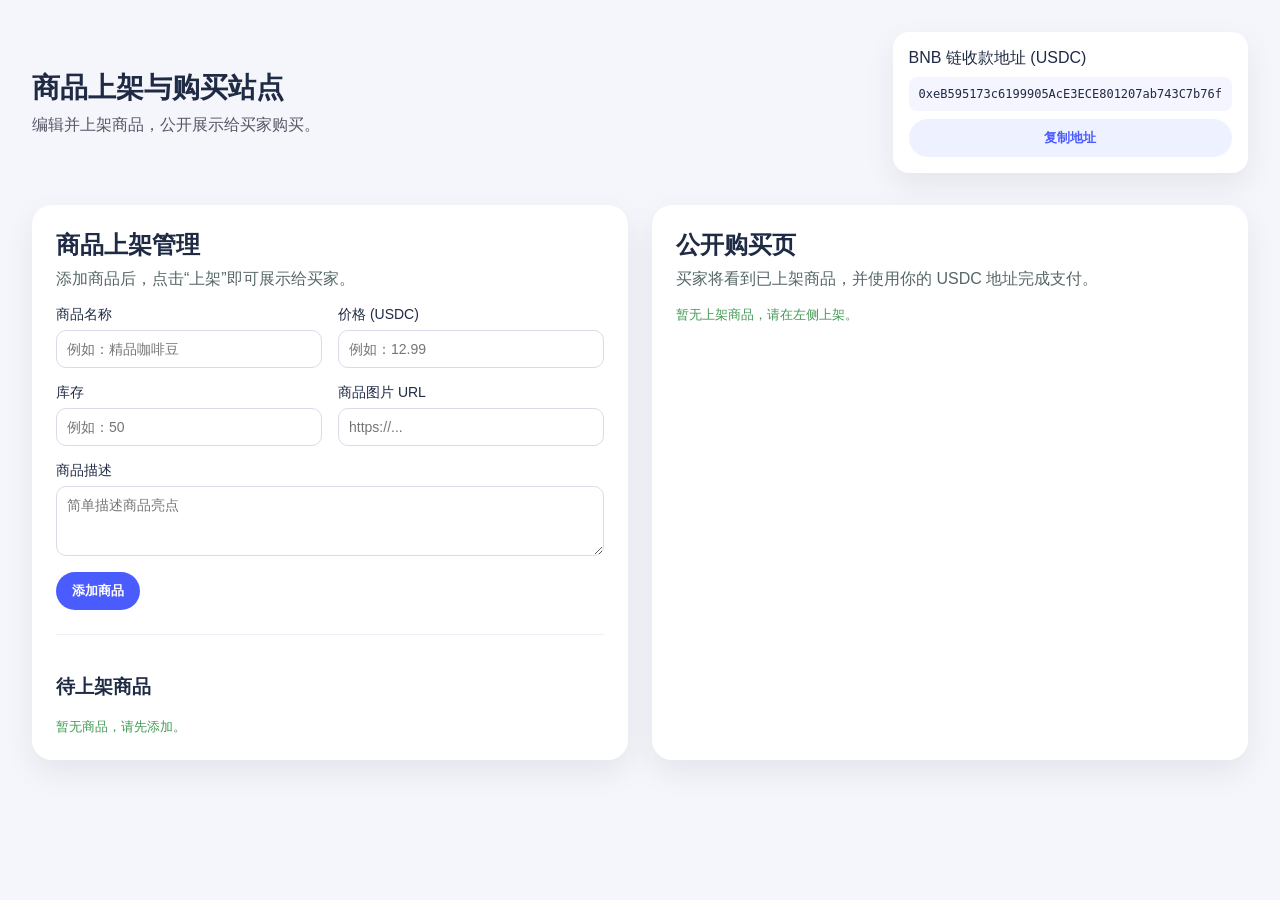
==== index.html @ 1056e59e "Improve product management UX" ====
<!doctype html>
<html lang="zh-Hans">
  <head>
    <meta charset="UTF-8" />
    <meta name="viewport" content="width=device-width, initial-scale=1" />
    <title>商品上架与购买站点</title>
    <link rel="stylesheet" href="styles.css" />
  </head>
  <body>
    <header class="site-header">
      <div>
        <h1>商品上架与购买站点</h1>
        <p>编辑并上架商品，公开展示给买家购买。</p>
      </div>
      <div class="wallet-card">
        <span>BNB 链收款地址 (USDC)</span>
        <code id="walletAddress">0xeB595173c6199905AcE3ECE801207ab743C7b76f</code>
        <button id="copyWallet" class="ghost">复制地址</button>
      </div>
    </header>

    <main class="content">
      <section class="panel" aria-labelledby="admin-title">
        <div class="panel-header">
          <h2 id="admin-title">商品上架管理</h2>
          <p>添加商品后，点击“上架”即可展示给买家。</p>
        </div>

        <form id="productForm" class="product-form">
          <label>
            商品名称
            <input type="text" name="name" placeholder="例如：精品咖啡豆" required />
          </label>
          <label>
            价格 (USDC)
            <input type="number" name="price" min="0" step="0.01" placeholder="例如：12.99" required />
          </label>
          <label>
            库存
            <input type="number" name="stock" min="0" step="1" placeholder="例如：50" required />
          </label>
          <label>
            商品图片 URL
            <input type="url" name="image" placeholder="https://..." />
          </label>
          <label class="full-width">
            商品描述
            <textarea name="description" rows="3" placeholder="简单描述商品亮点"></textarea>
          </label>
          <div class="form-actions full-width">
            <button type="submit" id="formSubmit" class="primary">添加商品</button>
            <button type="button" id="formCancel" class="ghost" hidden>取消编辑</button>
          </div>
        </form>

        <div class="inventory" aria-live="polite">
          <h3>待上架商品</h3>
          <div id="inventoryList" class="inventory-list"></div>
        </div>
      </section>

      <section class="panel" aria-labelledby="store-title">
        <div class="panel-header">
          <h2 id="store-title">公开购买页</h2>
          <p>买家将看到已上架商品，并使用你的 USDC 地址完成支付。</p>
        </div>
        <div id="storefront" class="storefront"></div>
      </section>
    </main>

    <template id="inventoryItemTemplate">
      <article class="inventory-item">
        <div>
          <h4 class="item-name"></h4>
          <p class="item-meta"></p>
          <p class="item-desc"></p>
        </div>
        <div class="item-actions">
          <button class="toggle">上架</button>
          <button class="edit ghost">编辑</button>
          <button class="remove ghost">删除</button>
        </div>
      </article>
    </template>

    <template id="productCardTemplate">
      <article class="product-card">
        <img class="product-image" alt="" />
        <div class="product-body">
          <h3 class="product-name"></h3>
          <p class="product-desc"></p>
          <div class="product-footer">
            <span class="price"></span>
            <div class="product-actions">
              <span class="stock"></span>
              <button class="primary buy">购买</button>
            </div>
          </div>
        </div>
      </article>
    </template>

    <div id="purchaseModal" class="modal" aria-hidden="true" role="dialog" aria-labelledby="modal-title">
      <div class="modal-content">
        <h3 id="modal-title">完成支付</h3>
        <p>
          请使用 USDC 转账至以下 BNB 链地址，并在留言中备注商品名称。
        </p>
        <code id="modalWallet"></code>
        <p id="modalProduct"></p>
        <button id="closeModal" class="ghost">关闭</button>
      </div>
    </div>

    <script src="app.js"></script>
  </body>
</html>
---- styles.css ----
:root {
  color-scheme: light;
  font-family: "PingFang SC", "Noto Sans SC", "Helvetica Neue", sans-serif;
  background-color: #f5f6fb;
  color: #1f2a44;
}

* {
  box-sizing: border-box;
}

body {
  margin: 0;
  padding: 32px;
}

.site-header {
  display: flex;
  flex-wrap: wrap;
  gap: 24px;
  justify-content: space-between;
  align-items: center;
  margin-bottom: 32px;
}

.site-header h1 {
  margin: 0 0 8px;
  font-size: 28px;
}

.site-header p {
  margin: 0;
  color: #556;
}

.wallet-card {
  padding: 16px;
  border-radius: 16px;
  background: #fff;
  box-shadow: 0 12px 30px rgba(31, 42, 68, 0.08);
  display: grid;
  gap: 8px;
  min-width: 260px;
}

.wallet-card code {
  display: block;
  padding: 10px;
  background: #f4f5ff;
  border-radius: 8px;
  font-size: 12px;
  word-break: break-all;
}

.content {
  display: grid;
  grid-template-columns: repeat(auto-fit, minmax(320px, 1fr));
  gap: 24px;
}

.panel {
  background: #fff;
  border-radius: 20px;
  padding: 24px;
  box-shadow: 0 12px 30px rgba(31, 42, 68, 0.08);
}

.panel-header h2 {
  margin: 0 0 8px;
}

.panel-header p {
  margin: 0 0 16px;
  color: #566;
}

.product-form {
  display: grid;
  grid-template-columns: repeat(auto-fit, minmax(180px, 1fr));
  gap: 16px;
  margin-bottom: 24px;
}

.product-form label {
  display: grid;
  gap: 6px;
  font-size: 14px;
}

.product-form input,
.product-form textarea {
  border-radius: 10px;
  border: 1px solid #d9dbe9;
  padding: 10px;
  font-size: 14px;
}

.product-form .full-width {
  grid-column: 1 / -1;
}

.form-actions {
  display: flex;
  flex-wrap: wrap;
  gap: 12px;
}

.primary,
.ghost {
  border: none;
  padding: 10px 16px;
  border-radius: 999px;
  font-weight: 600;
  cursor: pointer;
}

.primary {
  background: #4b5cff;
  color: #fff;
}

.ghost {
  background: #eef1ff;
  color: #4b5cff;
}

.inventory {
  border-top: 1px solid #eef0f8;
  padding-top: 20px;
}

.inventory-list {
  display: grid;
  gap: 12px;
}

.inventory-item {
  display: flex;
  justify-content: space-between;
  gap: 16px;
  padding: 14px;
  border-radius: 12px;
  border: 1px solid #eef0f8;
  background: #fafbff;
}

.item-name {
  margin: 0 0 4px;
}

.item-meta {
  margin: 0 0 6px;
  font-size: 13px;
  color: #667;
}

.item-desc {
  margin: 0;
  font-size: 13px;
  color: #495;
}

.item-actions {
  display: grid;
  gap: 8px;
  align-content: center;
}

.storefront {
  display: grid;
  gap: 16px;
}

.product-card {
  display: grid;
  grid-template-columns: 120px 1fr;
  gap: 16px;
  padding: 16px;
  border-radius: 16px;
  border: 1px solid #eef0f8;
  background: #fafbff;
}

.product-image {
  width: 120px;
  height: 120px;
  object-fit: cover;
  border-radius: 12px;
  background: #e7e9f5;
}

.product-body {
  display: grid;
  gap: 6px;
}

.product-name {
  margin: 0;
}

.product-desc {
  margin: 0;
  color: #566;
  font-size: 14px;
}

.product-footer {
  display: flex;
  justify-content: space-between;
  align-items: center;
}

.product-actions {
  display: flex;
  align-items: center;
  gap: 12px;
}

.stock {
  font-size: 13px;
  color: #667;
}

.buy[disabled] {
  background: #c6cbf7;
  cursor: not-allowed;
}

.price {
  font-weight: 700;
  color: #1a2340;
}

.modal {
  position: fixed;
  inset: 0;
  background: rgba(15, 24, 45, 0.5);
  display: grid;
  place-items: center;
  opacity: 0;
  pointer-events: none;
  transition: opacity 0.2s ease;
}

.modal[aria-hidden="false"] {
  opacity: 1;
  pointer-events: all;
}

.modal-content {
  background: #fff;
  padding: 24px;
  border-radius: 16px;
  max-width: 360px;
  display: grid;
  gap: 12px;
}

.modal-content code {
  background: #f4f5ff;
  padding: 10px;
  border-radius: 8px;
  word-break: break-all;
}

@media (max-width: 720px) {
  body {
    padding: 16px;
  }

  .product-card {
    grid-template-columns: 1fr;
  }

  .product-image {
    width: 100%;
    height: 180px;
  }
}
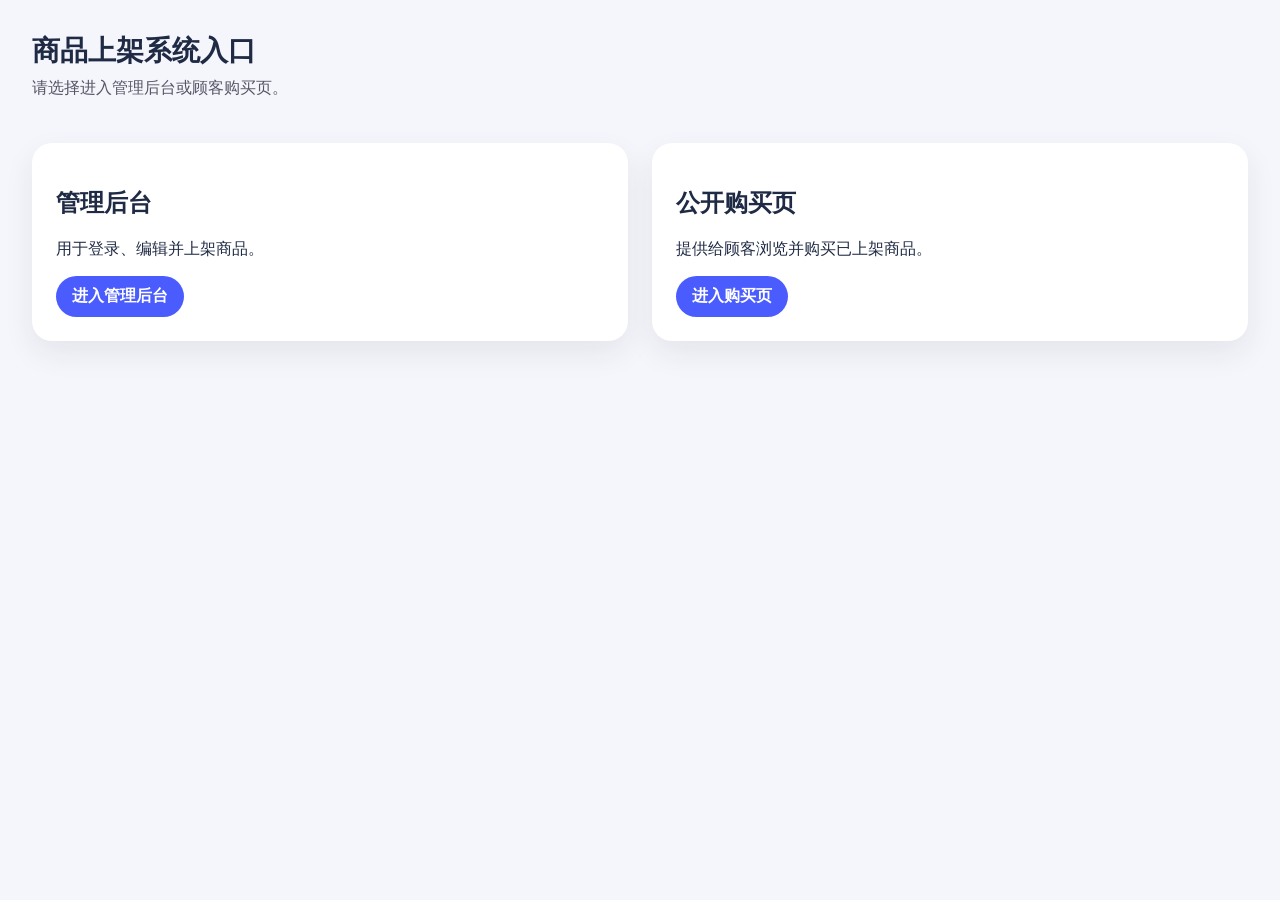
==== commit ade636f1: "Add backend API with SQLite storage" ====
--- a/index.html
+++ b/index.html
@@ -3,115 +3,28 @@
   <head>
     <meta charset="UTF-8" />
     <meta name="viewport" content="width=device-width, initial-scale=1" />
-    <title>商品上架与购买站点</title>
+    <title>商品上架系统入口</title>
     <link rel="stylesheet" href="styles.css" />
   </head>
   <body>
     <header class="site-header">
       <div>
-        <h1>商品上架与购买站点</h1>
-        <p>编辑并上架商品，公开展示给买家购买。</p>
-      </div>
-      <div class="wallet-card">
-        <span>BNB 链收款地址 (USDC)</span>
-        <code id="walletAddress">0xeB595173c6199905AcE3ECE801207ab743C7b76f</code>
-        <button id="copyWallet" class="ghost">复制地址</button>
+        <h1>商品上架系统入口</h1>
+        <p>请选择进入管理后台或顾客购买页。</p>
       </div>
     </header>
 
     <main class="content">
-      <section class="panel" aria-labelledby="admin-title">
-        <div class="panel-header">
-          <h2 id="admin-title">商品上架管理</h2>
-          <p>添加商品后，点击“上架”即可展示给买家。</p>
-        </div>
-
-        <form id="productForm" class="product-form">
-          <label>
-            商品名称
-            <input type="text" name="name" placeholder="例如：精品咖啡豆" required />
-          </label>
-          <label>
-            价格 (USDC)
-            <input type="number" name="price" min="0" step="0.01" placeholder="例如：12.99" required />
-          </label>
-          <label>
-            库存
-            <input type="number" name="stock" min="0" step="1" placeholder="例如：50" required />
-          </label>
-          <label>
-            商品图片 URL
-            <input type="url" name="image" placeholder="https://..." />
-          </label>
-          <label class="full-width">
-            商品描述
-            <textarea name="description" rows="3" placeholder="简单描述商品亮点"></textarea>
-          </label>
-          <div class="form-actions full-width">
-            <button type="submit" id="formSubmit" class="primary">添加商品</button>
-            <button type="button" id="formCancel" class="ghost" hidden>取消编辑</button>
-          </div>
-        </form>
-
-        <div class="inventory" aria-live="polite">
-          <h3>待上架商品</h3>
-          <div id="inventoryList" class="inventory-list"></div>
-        </div>
+      <section class="panel">
+        <h2>管理后台</h2>
+        <p>用于登录、编辑并上架商品。</p>
+        <a class="primary" href="admin.html">进入管理后台</a>
       </section>
-
-      <section class="panel" aria-labelledby="store-title">
-        <div class="panel-header">
-          <h2 id="store-title">公开购买页</h2>
-          <p>买家将看到已上架商品，并使用你的 USDC 地址完成支付。</p>
-        </div>
-        <div id="storefront" class="storefront"></div>
+      <section class="panel">
+        <h2>公开购买页</h2>
+        <p>提供给顾客浏览并购买已上架商品。</p>
+        <a class="primary" href="store.html">进入购买页</a>
       </section>
     </main>
-
-    <template id="inventoryItemTemplate">
-      <article class="inventory-item">
-        <div>
-          <h4 class="item-name"></h4>
-          <p class="item-meta"></p>
-          <p class="item-desc"></p>
-        </div>
-        <div class="item-actions">
-          <button class="toggle">上架</button>
-          <button class="edit ghost">编辑</button>
-          <button class="remove ghost">删除</button>
-        </div>
-      </article>
-    </template>
-
-    <template id="productCardTemplate">
-      <article class="product-card">
-        <img class="product-image" alt="" />
-        <div class="product-body">
-          <h3 class="product-name"></h3>
-          <p class="product-desc"></p>
-          <div class="product-footer">
-            <span class="price"></span>
-            <div class="product-actions">
-              <span class="stock"></span>
-              <button class="primary buy">购买</button>
-            </div>
-          </div>
-        </div>
-      </article>
-    </template>
-
-    <div id="purchaseModal" class="modal" aria-hidden="true" role="dialog" aria-labelledby="modal-title">
-      <div class="modal-content">
-        <h3 id="modal-title">完成支付</h3>
-        <p>
-          请使用 USDC 转账至以下 BNB 链地址，并在留言中备注商品名称。
-        </p>
-        <code id="modalWallet"></code>
-        <p id="modalProduct"></p>
-        <button id="closeModal" class="ghost">关闭</button>
-      </div>
-    </div>
-
-    <script src="app.js"></script>
   </body>
 </html>
--- a/styles.css
+++ b/styles.css
@@ -14,6 +14,10 @@
   padding: 32px;
 }
 
+a {
+  text-decoration: none;
+}
+
 .site-header {
   display: flex;
   flex-wrap: wrap;
@@ -29,7 +33,7 @@
 }
 
 .site-header p {
-  margin: 0;
+  margin: 0 0 12px;
   color: #556;
 }
 
@@ -52,6 +56,21 @@
   word-break: break-all;
 }
 
+.wallet-actions {
+  display: flex;
+  align-items: center;
+  gap: 12px;
+  flex-wrap: wrap;
+}
+
+.qr {
+  width: 120px;
+  height: 120px;
+  border-radius: 12px;
+  border: 1px solid #e6e9f4;
+  background: #fff;
+}
+
 .content {
   display: grid;
   grid-template-columns: repeat(auto-fit, minmax(320px, 1fr));
@@ -112,6 +131,10 @@
   border-radius: 999px;
   font-weight: 600;
   cursor: pointer;
+  display: inline-flex;
+  align-items: center;
+  justify-content: center;
+  gap: 8px;
 }
 
 .primary {
@@ -208,6 +231,8 @@
   display: flex;
   justify-content: space-between;
   align-items: center;
+  gap: 12px;
+  flex-wrap: wrap;
 }
 
 .product-actions {
@@ -240,6 +265,7 @@
   opacity: 0;
   pointer-events: none;
   transition: opacity 0.2s ease;
+  padding: 20px;
 }
 
 .modal[aria-hidden="false"] {
@@ -251,7 +277,8 @@
   background: #fff;
   padding: 24px;
   border-radius: 16px;
-  max-width: 360px;
+  max-width: 420px;
+  width: 100%;
   display: grid;
   gap: 12px;
 }
